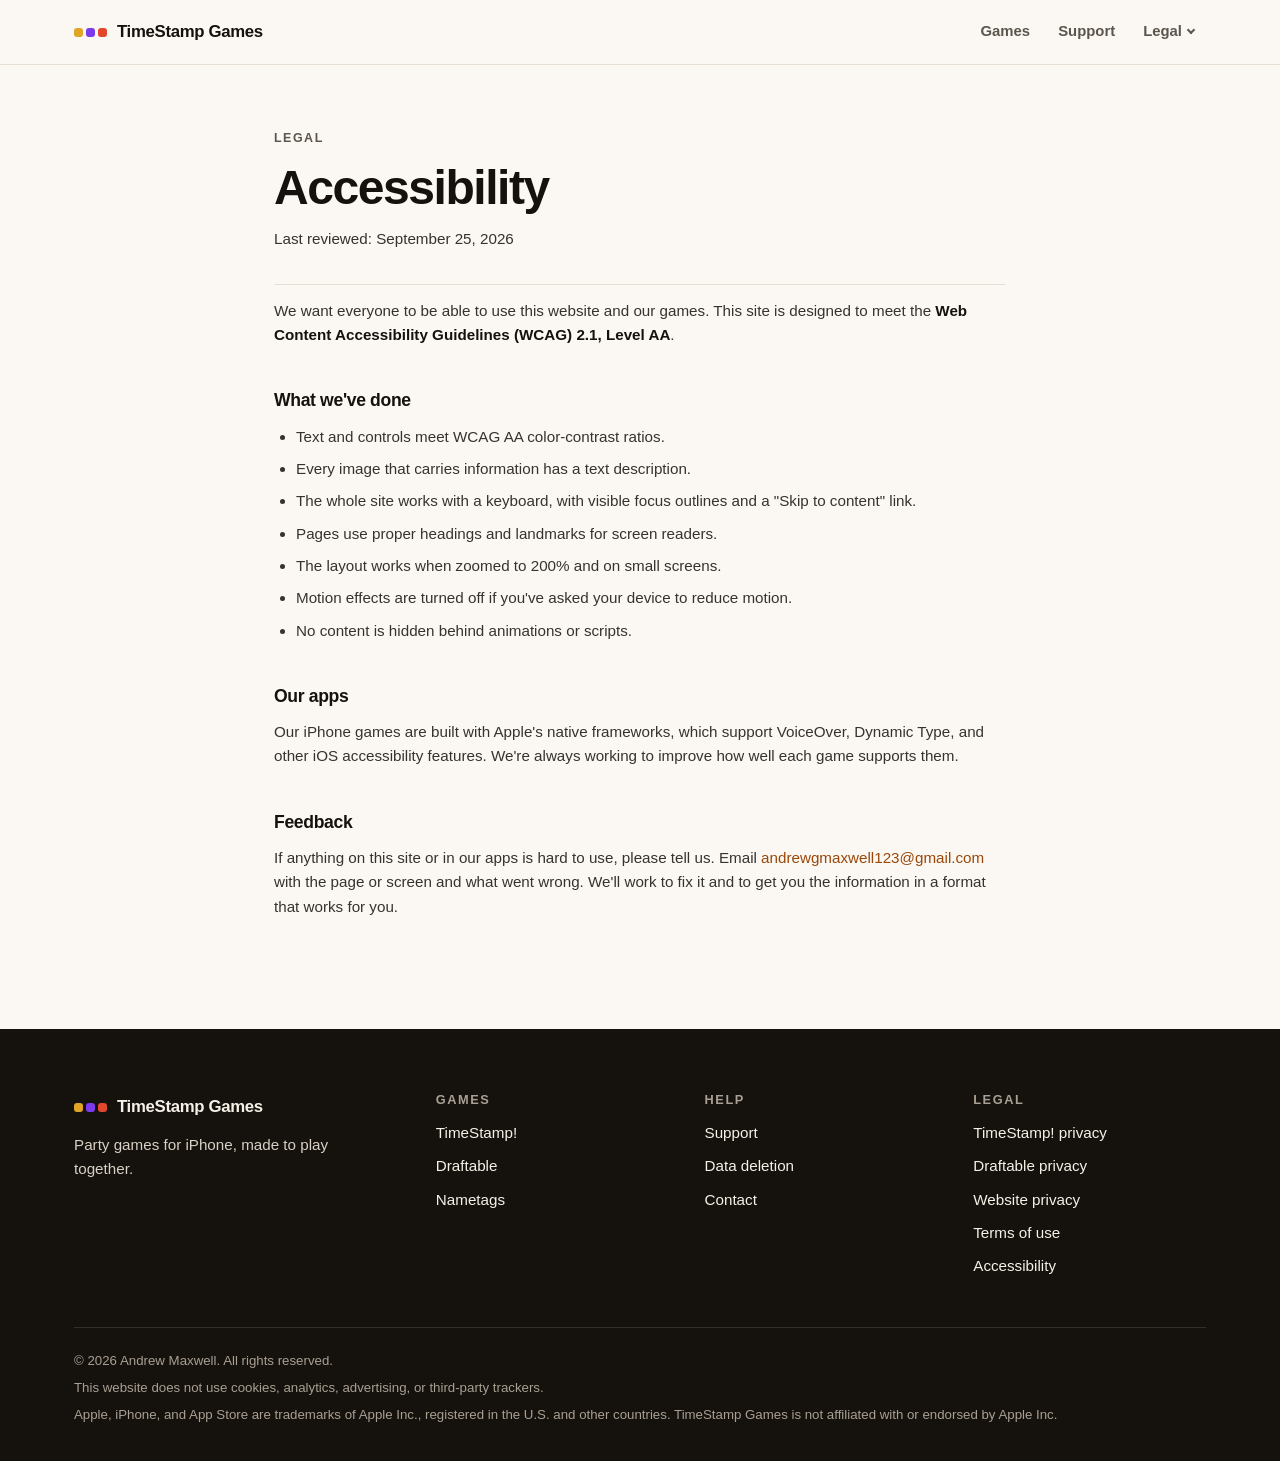
==== accessibility.html @ 47c3632c "Redesign studio site; add Nametags; fix App Store links; accurate TimeStamp privacy disclosures; web" ====
<!DOCTYPE html>
<html lang="en">
<head>
  <meta charset="UTF-8">
  <meta name="viewport" content="width=device-width, initial-scale=1.0">
  <title>Accessibility — TimeStamp Games</title>
  <style>
    *, *::before, *::after { box-sizing: border-box; margin: 0; padding: 0; }
    :root {
      --bg: #FAFAF7; --bg2: #F4F4F0; --surface: #FFFFFF; --ink: #111110;
      --muted: #717170; --faint: #9E9E9C; --rule: #E4E4DF;
      --ts: #f97316; --ts-light: rgba(249,115,22,0.08); --ts-border: rgba(249,115,22,0.22);
    }
    html { scroll-behavior: smooth; }
    body { background: var(--bg); color: var(--ink); font-family: var(--body); line-height: 1.75; overflow-x: hidden; }
    body::after {
      content: ''; position: fixed; inset: 0; pointer-events: none; z-index: 9999; opacity: 0.022;
      background-image: url("data:image/svg+xml,%3Csvg viewBox='0 0 256 256' xmlns='http://www.w3.org/2000/svg'%3E%3Cfilter id='n'%3E%3CfeTurbulence type='fractalNoise' baseFrequency='0.9' numOctaves='4' stitchTiles='stitch'/%3E%3C/filter%3E%3Crect width='100%25' height='100%25' filter='url(%23n)' opacity='0.5'/%3E%3C/svg%3E");
    }

    nav.legacy-nav {
      position: sticky; top: 0; z-index: 200;
      display: flex; align-items: center; justify-content: space-between;
      padding: 0 48px; height: 62px;
      background: rgba(250,250,247,0.92); backdrop-filter: blur(16px); -webkit-backdrop-filter: blur(16px);
      border-bottom: 1px solid var(--rule);
    }
    .wordmark { font-family: var(--display); font-weight: 800; font-size: 1rem; color: var(--ink); text-decoration: none; letter-spacing: 0.02em; text-transform: uppercase; }
    .nav-links { display: flex; align-items: center; gap: 32px; }
    .nav-links a, .nav-links .dropdown > span { font-size: 0.82rem; font-weight: 500; color: var(--muted); text-decoration: none; cursor: pointer; transition: color 0.2s; }
    .nav-links a:hover, .nav-links .dropdown:hover > span { color: var(--ink); }
    .dropdown { position: relative; }
    .dropdown-menu { display: none; position: absolute; top: calc(100% + 12px); right: 0; background: var(--surface); border: 1px solid var(--rule); border-radius: 12px; overflow: hidden; min-width: 168px; box-shadow: 0 8px 32px rgba(17,17,16,0.08); }
    .dropdown:hover .dropdown-menu { display: block; }
    .dropdown-menu a { display: block; padding: 11px 18px; font-size: 0.82rem; font-weight: 500; color: var(--muted) !important; text-decoration: none; transition: background 0.15s, color 0.15s; }
    .dropdown-menu a:hover { background: var(--bg2); color: var(--ink) !important; }

    .doc-wrap { max-width: 720px; margin: 0 auto; padding: 72px 48px 100px; }

    .doc-game-badge {
      display: inline-flex; align-items: center; gap: 6px;
      font-family: var(--display); font-size: 0.63rem; font-weight: 700;
      letter-spacing: 0.14em; text-transform: uppercase;
      padding: 5px 13px; border-radius: 100px; margin-bottom: 20px;
      background: var(--ts-light); color: var(--ts); border: 1px solid var(--ts-border);
    }

    .doc-wrap h1 { font-family: var(--display); font-size: clamp(2rem, 4vw, 2.8rem); font-weight: 800; letter-spacing: -0.035em; line-height: 1.05; margin-bottom: 14px; }
    .doc-meta { font-size: 0.85rem; color: var(--faint); margin-bottom: 52px; padding-bottom: 32px; border-bottom: 1px solid var(--rule); line-height: 1.6; }
    .doc-meta a { color: var(--muted); text-decoration: underline; text-underline-offset: 2px; }

    .doc-wrap h2 { font-family: var(--display); font-size: 1.1rem; font-weight: 800; letter-spacing: -0.02em; color: var(--ink); margin: 44px 0 14px; }
    .doc-wrap h3 { font-size: 0.95rem; font-weight: 700; color: var(--ink); margin: 28px 0 10px; }
    .doc-wrap p { font-size: 0.95rem; color: var(--muted); margin-bottom: 14px; }
    .doc-wrap ul { padding-left: 22px; margin-bottom: 14px; }
    .doc-wrap ul li { font-size: 0.95rem; color: var(--muted); margin-bottom: 8px; }
    .doc-wrap a { color: var(--ts); text-decoration: none; }
    .doc-wrap a:hover { text-decoration: underline; }
    .doc-wrap strong { color: var(--ink); font-weight: 600; }

    .highlight-box {
      background: var(--ts-light); border: 1px solid var(--ts-border);
      border-radius: 14px; padding: 18px 20px; margin: 28px 0;
    }
    .highlight-box p { margin: 0; color: var(--ink); font-weight: 600; font-size: 0.92rem; }

    footer.legacy-footer { border-top: 1px solid var(--rule); padding: 40px 48px; }
    .footer-inner { max-width: 720px; margin: 0 auto; display: flex; align-items: center; justify-content: space-between; flex-wrap: wrap; gap: 16px; }
    .footer-copy { font-size: 0.8rem; color: var(--faint); }
    .footer-links { display: flex; flex-wrap: wrap; gap: 20px; }
    .footer-links a { font-size: 0.8rem; color: var(--faint); text-decoration: none; transition: color 0.2s; }
    .footer-links a:hover { color: var(--ink); }

    @media (max-width: 700px) {
      nav.legacy-nav { padding: 0 20px; } .nav-links { gap: 20px; }
      .doc-wrap { padding: 48px 20px 60px; }
      footer.legacy-footer { padding: 28px 20px; }
      .footer-inner { flex-direction: column; align-items: flex-start; }
    }
  </style>
  <link rel="icon" href="data:image/svg+xml,%3Csvg xmlns='http://www.w3.org/2000/svg' viewBox='0 0 64 64'%3E%3Crect width='64' height='64' rx='14' fill='%2315120E'/%3E%3Crect x='10' y='26' width='12' height='12' rx='3' fill='%23E0A526'/%3E%3Crect x='26' y='26' width='12' height='12' rx='3' fill='%237C3AED'/%3E%3Crect x='42' y='26' width='12' height='12' rx='3' fill='%23E2462C'/%3E%3C/svg%3E">
  <link rel="stylesheet" href="assets/site.css">
</head>
<body>
  <a class="skip-link" href="#main">Skip to content</a>

  <header class="site-header">
    <div class="wrap">
      <a class="brand" href="index.html" aria-label="TimeStamp Games home">
        <span class="brand-mark" aria-hidden="true"><span></span><span></span><span></span></span>
        <span class="brand-name">TimeStamp Games</span>
      </a>
      <nav class="site-nav" aria-label="Main">
        <a href="index.html#games" class="hide-sm">Games</a>
        <a href="support.html">Support</a>
        <details>
          <summary>Legal</summary>
          <div class="menu">
            <a href="privacy-timestamp.html">TimeStamp! privacy</a>
            <a href="privacy-draftable.html">Draftable privacy</a>
            <a href="site-privacy.html">Website privacy</a>
            <a href="terms.html">Terms of use</a>
            <a href="data-deletion.html">Data deletion</a>
            <a href="accessibility.html">Accessibility</a>
          </div>
        </details>
      </nav>
    </div>
  </header>

  <main id="main">

<div class="doc-wrap">
  <span class="doc-eyebrow">Legal</span>
  <h1>Accessibility</h1>
  <p class="doc-meta">Last reviewed: September 25, 2026</p>

  <p>We want everyone to be able to use this website and our games. This site is designed to meet the <strong>Web Content Accessibility Guidelines (WCAG) 2.1, Level AA</strong>.</p>

  <h2>What we've done</h2>
  <ul>
    <li>Text and controls meet WCAG AA color-contrast ratios.</li>
    <li>Every image that carries information has a text description.</li>
    <li>The whole site works with a keyboard, with visible focus outlines and a "Skip to content" link.</li>
    <li>Pages use proper headings and landmarks for screen readers.</li>
    <li>The layout works when zoomed to 200% and on small screens.</li>
    <li>Motion effects are turned off if you've asked your device to reduce motion.</li>
    <li>No content is hidden behind animations or scripts.</li>
  </ul>

  <h2>Our apps</h2>
  <p>Our iPhone games are built with Apple's native frameworks, which support VoiceOver, Dynamic Type, and other iOS accessibility features. We're always working to improve how well each game supports them.</p>

  <h2>Feedback</h2>
  <p>If anything on this site or in our apps is hard to use, please tell us. Email <a href="mailto:andrewgmaxwell123@gmail.com">andrewgmaxwell123@gmail.com</a> with the page or screen and what went wrong. We'll work to fix it and to get you the information in a format that works for you.</p>
</div>

  </main>

  <footer class="site-footer">
    <div class="wrap">
      <div class="footer-grid">
        <div class="footer-about">
          <a class="brand" href="index.html"><span class="brand-mark" aria-hidden="true"><span></span><span></span><span></span></span>TimeStamp Games</a>
          <p>Party games for iPhone, made to play together.</p>
        </div>
        <div>
          <h2>Games</h2>
          <ul>
            <li><a href="index.html#timestamp">TimeStamp!</a></li>
            <li><a href="index.html#draftable">Draftable</a></li>
            <li><a href="index.html#nametags">Nametags</a></li>
          </ul>
        </div>
        <div>
          <h2>Help</h2>
          <ul>
            <li><a href="support.html">Support</a></li>
            <li><a href="data-deletion.html">Data deletion</a></li>
            <li><a href="mailto:andrewgmaxwell123@gmail.com">Contact</a></li>
          </ul>
        </div>
        <div>
          <h2>Legal</h2>
          <ul>
            <li><a href="privacy-timestamp.html">TimeStamp! privacy</a></li>
            <li><a href="privacy-draftable.html">Draftable privacy</a></li>
            <li><a href="site-privacy.html">Website privacy</a></li>
            <li><a href="terms.html">Terms of use</a></li>
            <li><a href="accessibility.html">Accessibility</a></li>
          </ul>
        </div>
      </div>
      <div class="footer-legal">
        <p>© 2026 Andrew Maxwell. All rights reserved.</p>
        <p>This website does not use cookies, analytics, advertising, or third-party trackers.</p>
        <p>Apple, iPhone, and App Store are trademarks of Apple Inc., registered in the U.S. and other countries. TimeStamp Games is not affiliated with or endorsed by Apple Inc.</p>
      </div>
    </div>
  </footer>


</body>
</html>
---- assets/site.css ----
/* TimeStamp Games: shared design system.
   No web fonts, no third-party requests: system fonts only, so visitors' browsers
   never contact anyone but this site. */

:root {
  --bg: #FBF8F3;
  --bg2: #F3EEE6;
  --surface: #FFFFFF;
  --ink: #15120E;
  --muted: #5B554D;
  --faint: #6A635A;
  --rule: #E7DFD3;

  /* Game accents (text-safe on light backgrounds) */
  --ts: #9A4708;
  --dr: #6D28D9;
  --nt: #C2361F;

  /* Legacy tokens used by the policy pages */
  --dr-light: rgba(109, 40, 217, 0.07); --dr-border: rgba(109, 40, 217, 0.22);
  --ts-light: rgba(180, 83, 9, 0.07);   --ts-border: rgba(180, 83, 9, 0.22);

  --display: ui-sans-serif, -apple-system, BlinkMacSystemFont, "SF Pro Display", "Segoe UI", Roboto, "Helvetica Neue", Arial, sans-serif;
  --body: ui-sans-serif, -apple-system, BlinkMacSystemFont, "SF Pro Text", "Segoe UI", Roboto, "Helvetica Neue", Arial, sans-serif;

  --radius: 22px;
  --wrap: 1180px;
}

*, *::before, *::after { box-sizing: border-box; }
html { -webkit-text-size-adjust: 100%; scroll-behavior: smooth; }
body {
  margin: 0;
  background: var(--bg);
  color: var(--ink);
  font-family: var(--body);
  font-size: 17px;
  line-height: 1.6;
  -webkit-font-smoothing: antialiased;
  overflow-x: hidden;
}
body::after { content: none !important; } /* old pages layered a noise texture here */
img { max-width: 100%; height: auto; display: block; }
a { color: inherit; }
h1, h2, h3, h4 { font-family: var(--display); letter-spacing: -0.02em; line-height: 1.1; }

/* ---------- Accessibility ---------- */
.skip-link {
  position: absolute; left: 16px; top: -60px; z-index: 1000;
  background: var(--ink); color: #fff; padding: 10px 16px; border-radius: 10px;
  font-weight: 700; text-decoration: none;
}
.skip-link:focus { top: 12px; }
:focus-visible { outline: 3px solid #2563EB; outline-offset: 3px; border-radius: 6px; }
.sr-only {
  position: absolute !important; width: 1px; height: 1px; padding: 0; margin: -1px;
  overflow: hidden; clip: rect(0 0 0 0); white-space: nowrap; border: 0;
}
@media (prefers-reduced-motion: reduce) {
  html { scroll-behavior: auto; }
  *, *::before, *::after { transition: none !important; animation: none !important; }
}

.wrap { max-width: var(--wrap); margin: 0 auto; padding: 0 24px; }

/* ---------- Header ---------- */
.site-header {
  position: sticky; top: 0; z-index: 100;
  background: rgba(251, 248, 243, 0.9);
  -webkit-backdrop-filter: saturate(160%) blur(14px); backdrop-filter: saturate(160%) blur(14px);
  border-bottom: 1px solid var(--rule);
}
.site-header .wrap { display: flex; align-items: center; justify-content: space-between; height: 64px; gap: 16px; }
.brand { display: inline-flex; align-items: center; gap: 10px; text-decoration: none; font-family: var(--display); font-weight: 800; font-size: 1.05rem; letter-spacing: -0.02em; color: var(--ink); }
.brand-mark { display: inline-flex; gap: 3px; }
.brand-mark span { width: 9px; height: 9px; border-radius: 3px; }
.brand-mark span:nth-child(1) { background: #E0A526; }
.brand-mark span:nth-child(2) { background: #7C3AED; }
.brand-mark span:nth-child(3) { background: #E2462C; }
.site-nav { display: flex; align-items: center; gap: 4px; }
.site-nav > a, .site-nav summary {
  font-size: 0.93rem; font-weight: 600; color: var(--muted); text-decoration: none;
  padding: 8px 12px; border-radius: 10px; cursor: pointer; list-style: none;
}
.site-nav summary::-webkit-details-marker { display: none; }
.site-nav > a:hover, .site-nav summary:hover, .site-nav details[open] summary { color: var(--ink); background: var(--bg2); }
.site-nav a[aria-current="page"] { color: var(--ink); }
.site-nav details { position: relative; }
.site-nav summary::after { content: ""; display: inline-block; margin-left: 6px; width: 6px; height: 6px; border-right: 2px solid currentColor; border-bottom: 2px solid currentColor; transform: translateY(-3px) rotate(45deg); }
.site-nav .menu {
  position: absolute; right: 0; top: calc(100% + 8px); min-width: 210px;
  background: var(--surface); border: 1px solid var(--rule); border-radius: 14px;
  box-shadow: 0 12px 32px rgba(21, 18, 14, 0.12); padding: 6px;
}
.site-nav .menu a { display: block; padding: 10px 12px; border-radius: 9px; text-decoration: none; font-size: 0.93rem; font-weight: 600; color: var(--ink); }
.site-nav .menu a:hover { background: var(--bg2); }
.brand, .site-nav > a, .site-nav summary { white-space: nowrap; }
@media (max-width: 640px) {
  .site-nav > a.hide-sm { display: none; }
  .site-nav > a, .site-nav summary { padding: 8px 9px; }
  .brand { font-size: 0.98rem; }
}

/* ---------- Buttons ---------- */
.btn {
  display: inline-flex; align-items: center; justify-content: center; gap: 10px;
  min-height: 48px; padding: 0 22px; border-radius: 999px;
  font-weight: 700; font-size: 0.98rem; text-decoration: none; border: 2px solid transparent;
  transition: transform 0.15s ease, background 0.15s ease;
}
.btn:hover { transform: translateY(-1px); }
.btn-dark { background: var(--ink); color: #fff; }
.btn-ghost { border-color: var(--ink); color: var(--ink); }
.store-btn {
  display: inline-flex; flex-direction: column; justify-content: center;
  min-height: 54px; padding: 6px 22px; border-radius: 14px;
  background: #000; color: #fff; text-decoration: none; line-height: 1.1;
  border: 1px solid rgba(255, 255, 255, 0.35);
  transition: transform 0.15s ease;
}
.store-btn:hover { transform: translateY(-1px); }
.store-btn small { font-size: 0.72rem; font-weight: 600; opacity: 0.85; }
.store-btn strong { font-family: var(--display); font-size: 1.2rem; font-weight: 700; letter-spacing: -0.01em; }

/* ---------- Footer ---------- */
.site-footer { background: var(--ink); color: #D8D0C4; margin-top: 0; padding: 64px 0 36px; }
.site-footer a { color: #F6F1E7; text-decoration: none; }
.site-footer a:hover { text-decoration: underline; }
.footer-grid { display: grid; grid-template-columns: 1.4fr 1fr 1fr 1fr; gap: 36px; }
.footer-grid h2 { font-size: 0.8rem; text-transform: uppercase; letter-spacing: 0.12em; color: #A99F92; margin: 0 0 14px; font-family: var(--body); }
.footer-grid ul { list-style: none; margin: 0; padding: 0; display: grid; gap: 9px; font-size: 0.95rem; }
.footer-about p { margin: 12px 0 0; font-size: 0.95rem; max-width: 34ch; }
.footer-about .brand { color: #F6F1E7; }
.footer-legal { border-top: 1px solid rgba(255, 255, 255, 0.12); margin-top: 48px; padding-top: 22px; font-size: 0.83rem; color: #A99F92; display: grid; gap: 6px; }
.footer-legal p { margin: 0; }
@media (max-width: 860px) { .footer-grid { grid-template-columns: 1fr 1fr; } .footer-about { grid-column: 1 / -1; } }

/* ---------- Policy / document pages ---------- */
.doc-wrap { max-width: 780px !important; margin: 0 auto !important; padding: 64px 24px 96px !important; }
.doc-wrap h1 { font-size: clamp(2.1rem, 5vw, 3rem) !important; font-weight: 800 !important; letter-spacing: -0.03em !important; }
.doc-wrap h2 { font-weight: 800 !important; }
.doc-wrap p, .doc-wrap li, .doc-wrap td { color: #37322C !important; }
.doc-meta { color: var(--muted) !important; }
.doc-eyebrow { display: block; font-size: 0.78rem; font-weight: 700; letter-spacing: 0.12em; text-transform: uppercase; color: var(--muted); margin-bottom: 14px; }
.auto-badge { color: #15803D !important; }
.doc-wrap .contact-cta p { color: #E4DCCF !important; }
.contact-section p, .contact-note { color: rgba(255, 255, 255, 0.74) !important; }
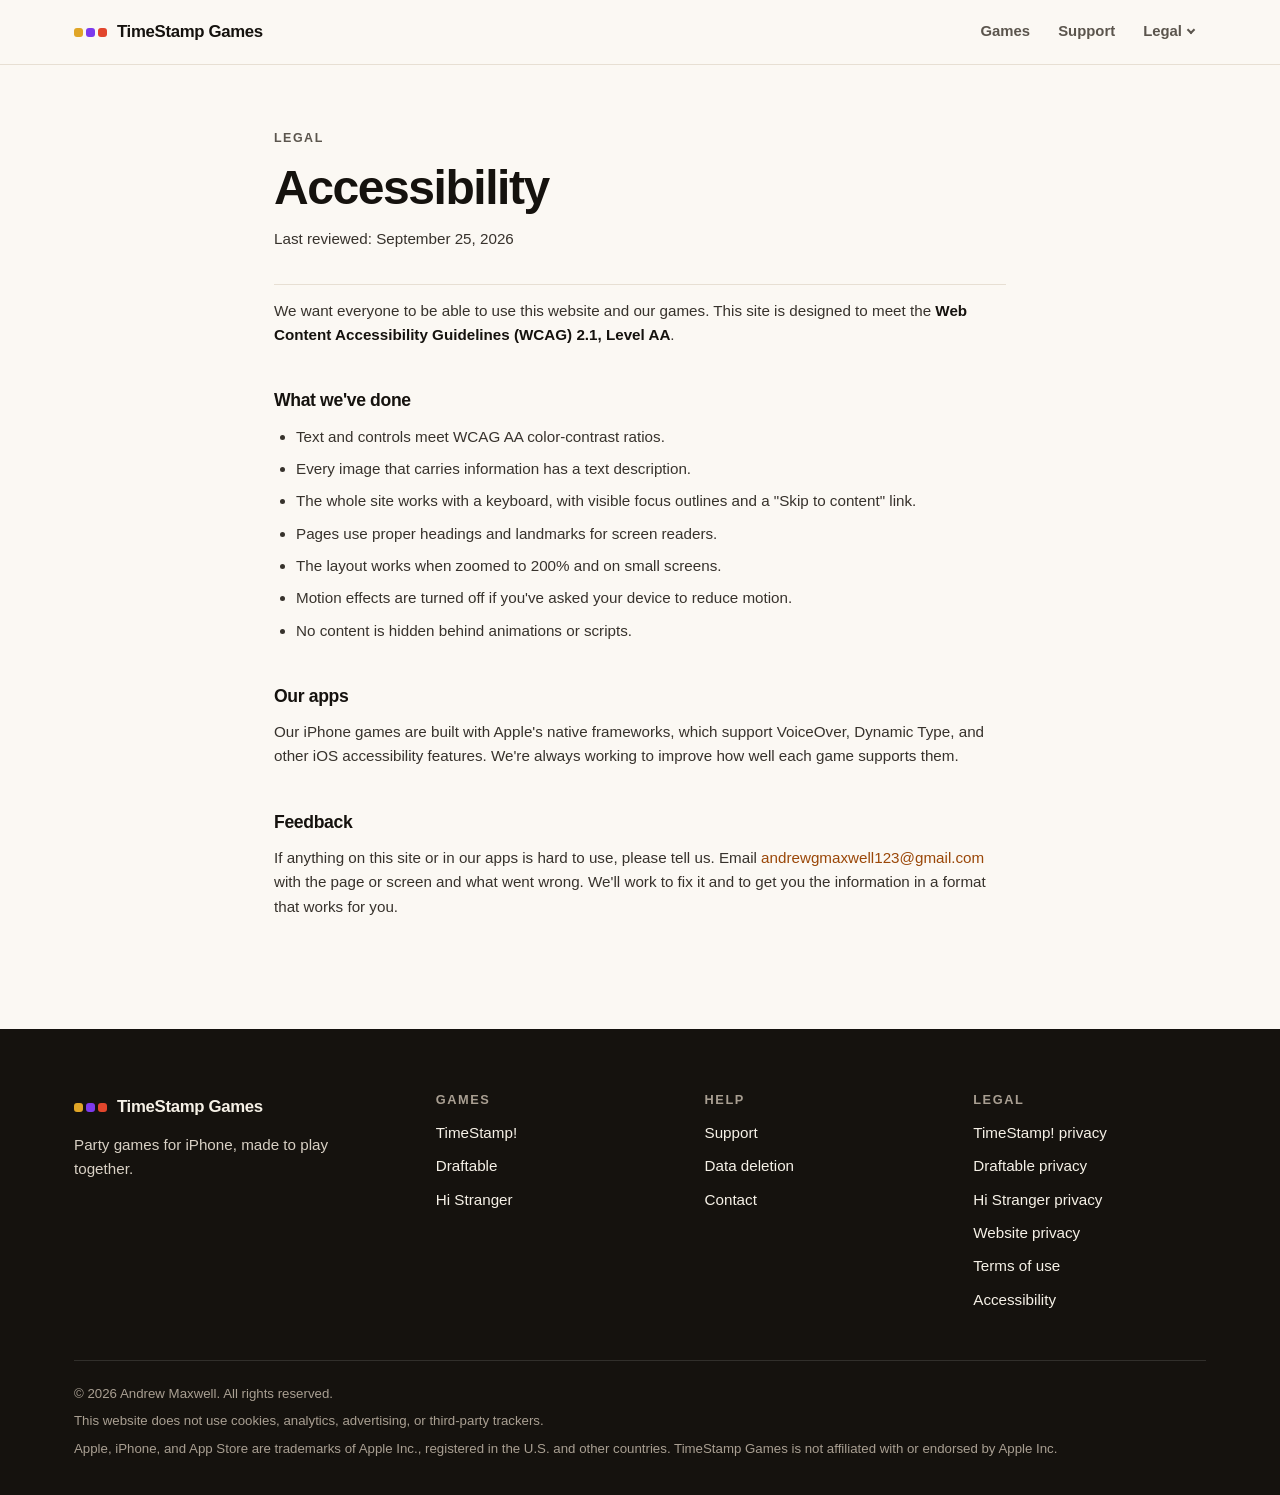
==== commit 78328e26: "Rename Nametags to Hi Stranger; 18+/legal drinking age; 36h retention and next-morning Debrief; Time" ====
--- a/accessibility.html
+++ b/accessibility.html
@@ -98,6 +98,7 @@
           <div class="menu">
             <a href="privacy-timestamp.html">TimeStamp! privacy</a>
             <a href="privacy-draftable.html">Draftable privacy</a>
+            <a href="privacy-hi-stranger.html">Hi Stranger privacy</a>
             <a href="site-privacy.html">Website privacy</a>
             <a href="terms.html">Terms of use</a>
             <a href="data-deletion.html">Data deletion</a>
@@ -149,7 +150,7 @@
           <ul>
             <li><a href="index.html#timestamp">TimeStamp!</a></li>
             <li><a href="index.html#draftable">Draftable</a></li>
-            <li><a href="index.html#nametags">Nametags</a></li>
+            <li><a href="index.html#hi-stranger">Hi Stranger</a></li>
           </ul>
         </div>
         <div>
@@ -165,6 +166,7 @@
           <ul>
             <li><a href="privacy-timestamp.html">TimeStamp! privacy</a></li>
             <li><a href="privacy-draftable.html">Draftable privacy</a></li>
+            <li><a href="privacy-hi-stranger.html">Hi Stranger privacy</a></li>
             <li><a href="site-privacy.html">Website privacy</a></li>
             <li><a href="terms.html">Terms of use</a></li>
             <li><a href="accessibility.html">Accessibility</a></li>
--- a/assets/site.css
+++ b/assets/site.css
@@ -145,3 +145,8 @@
 .auto-badge { color: #15803D !important; }
 .doc-wrap .contact-cta p { color: #E4DCCF !important; }
 .contact-section p, .contact-note { color: rgba(255, 255, 255, 0.74) !important; }
+.data-table-wrap { overflow-x: auto; }
+.data-table { width: 100%; border-collapse: collapse; margin: 20px 0; font-size: 0.9rem; border: 1px solid var(--rule); border-radius: 12px; overflow: hidden; }
+.data-table th { text-align: left; padding: 11px 16px; background: var(--bg2); font-weight: 700; font-size: 0.74rem; letter-spacing: 0.07em; text-transform: uppercase; color: var(--faint); border-bottom: 1px solid var(--rule); }
+.data-table td { padding: 13px 16px; border-bottom: 1px solid var(--rule); vertical-align: top; }
+.badge-nt { background: #FBE3DD !important; color: #8E2513 !important; border-color: rgba(194, 54, 31, 0.25) !important; }
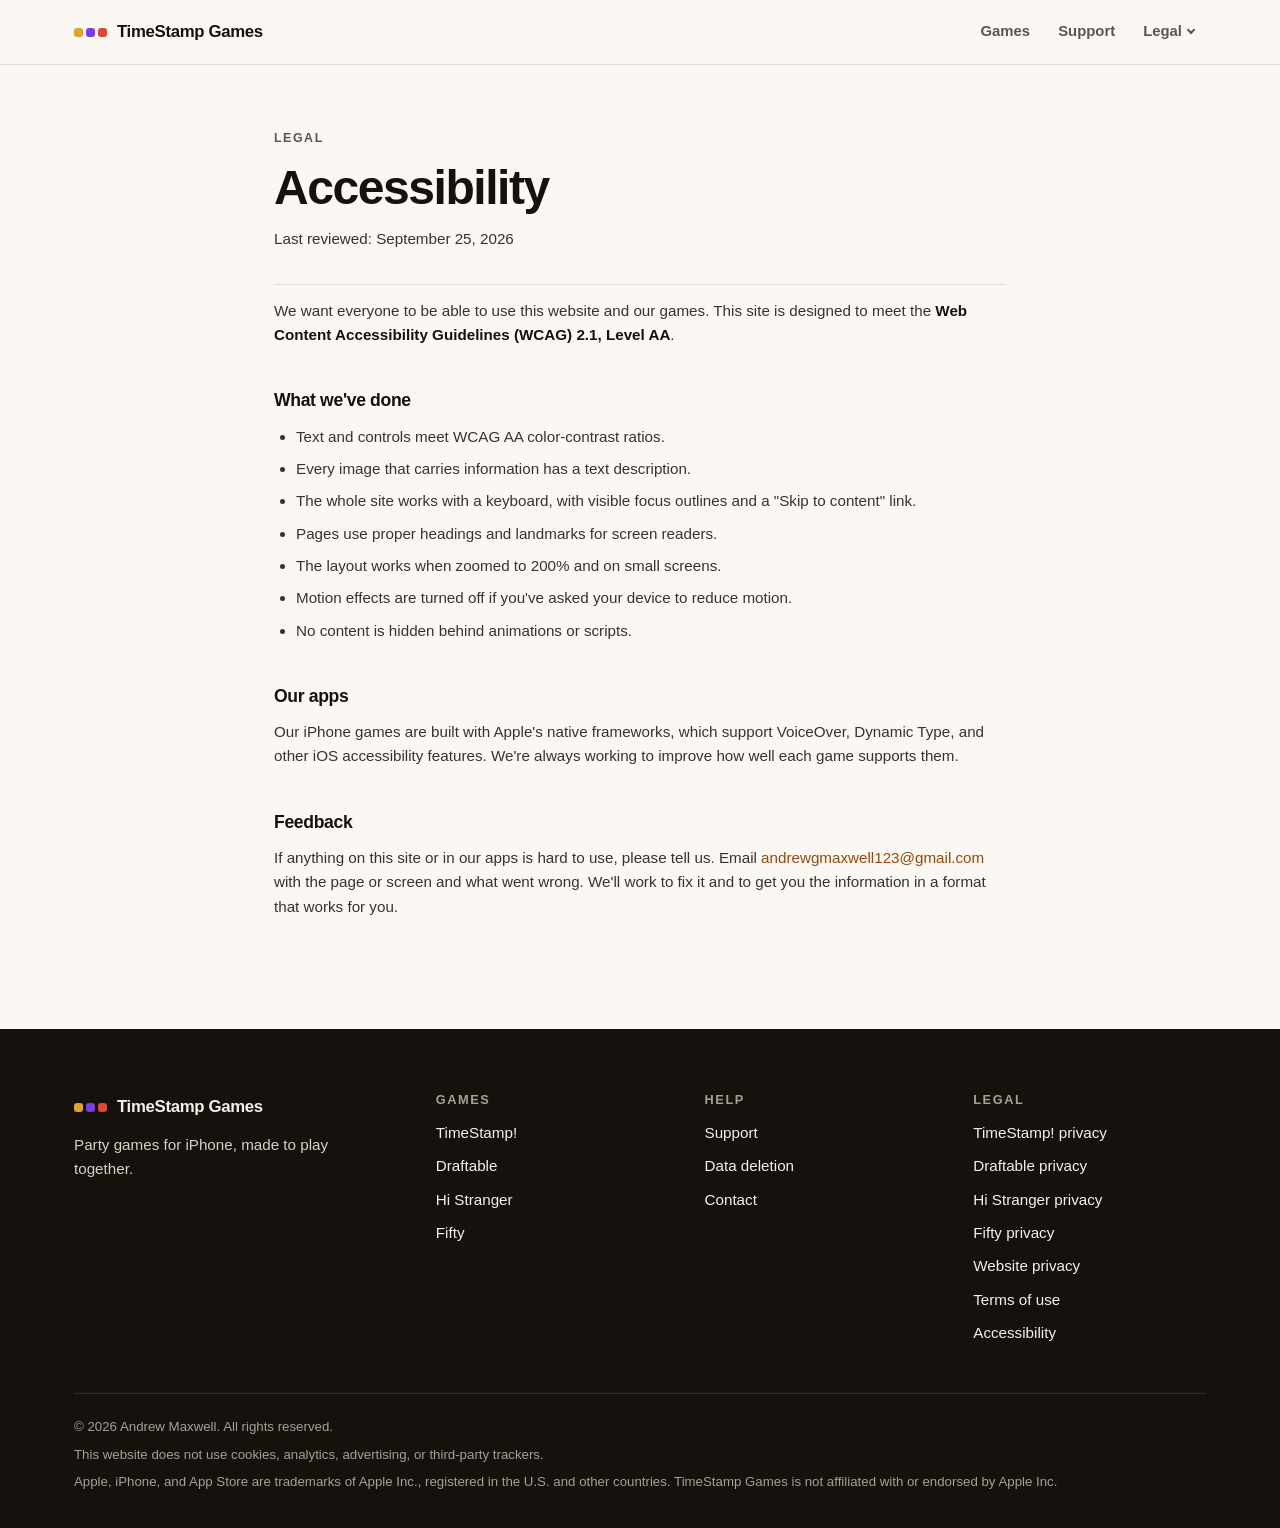
==== commit 5dc893aa: "Add Fifty: homepage section with play-money notice, privacy policy, terms 5d + Fifty Pro, support ta" ====
--- a/accessibility.html
+++ b/accessibility.html
@@ -99,6 +99,7 @@
             <a href="privacy-timestamp.html">TimeStamp! privacy</a>
             <a href="privacy-draftable.html">Draftable privacy</a>
             <a href="privacy-hi-stranger.html">Hi Stranger privacy</a>
+            <a href="privacy-fifty.html">Fifty privacy</a>
             <a href="site-privacy.html">Website privacy</a>
             <a href="terms.html">Terms of use</a>
             <a href="data-deletion.html">Data deletion</a>
@@ -151,6 +152,7 @@
             <li><a href="index.html#timestamp">TimeStamp!</a></li>
             <li><a href="index.html#draftable">Draftable</a></li>
             <li><a href="index.html#hi-stranger">Hi Stranger</a></li>
+            <li><a href="index.html#fifty">Fifty</a></li>
           </ul>
         </div>
         <div>
@@ -167,6 +169,7 @@
             <li><a href="privacy-timestamp.html">TimeStamp! privacy</a></li>
             <li><a href="privacy-draftable.html">Draftable privacy</a></li>
             <li><a href="privacy-hi-stranger.html">Hi Stranger privacy</a></li>
+            <li><a href="privacy-fifty.html">Fifty privacy</a></li>
             <li><a href="site-privacy.html">Website privacy</a></li>
             <li><a href="terms.html">Terms of use</a></li>
             <li><a href="accessibility.html">Accessibility</a></li>
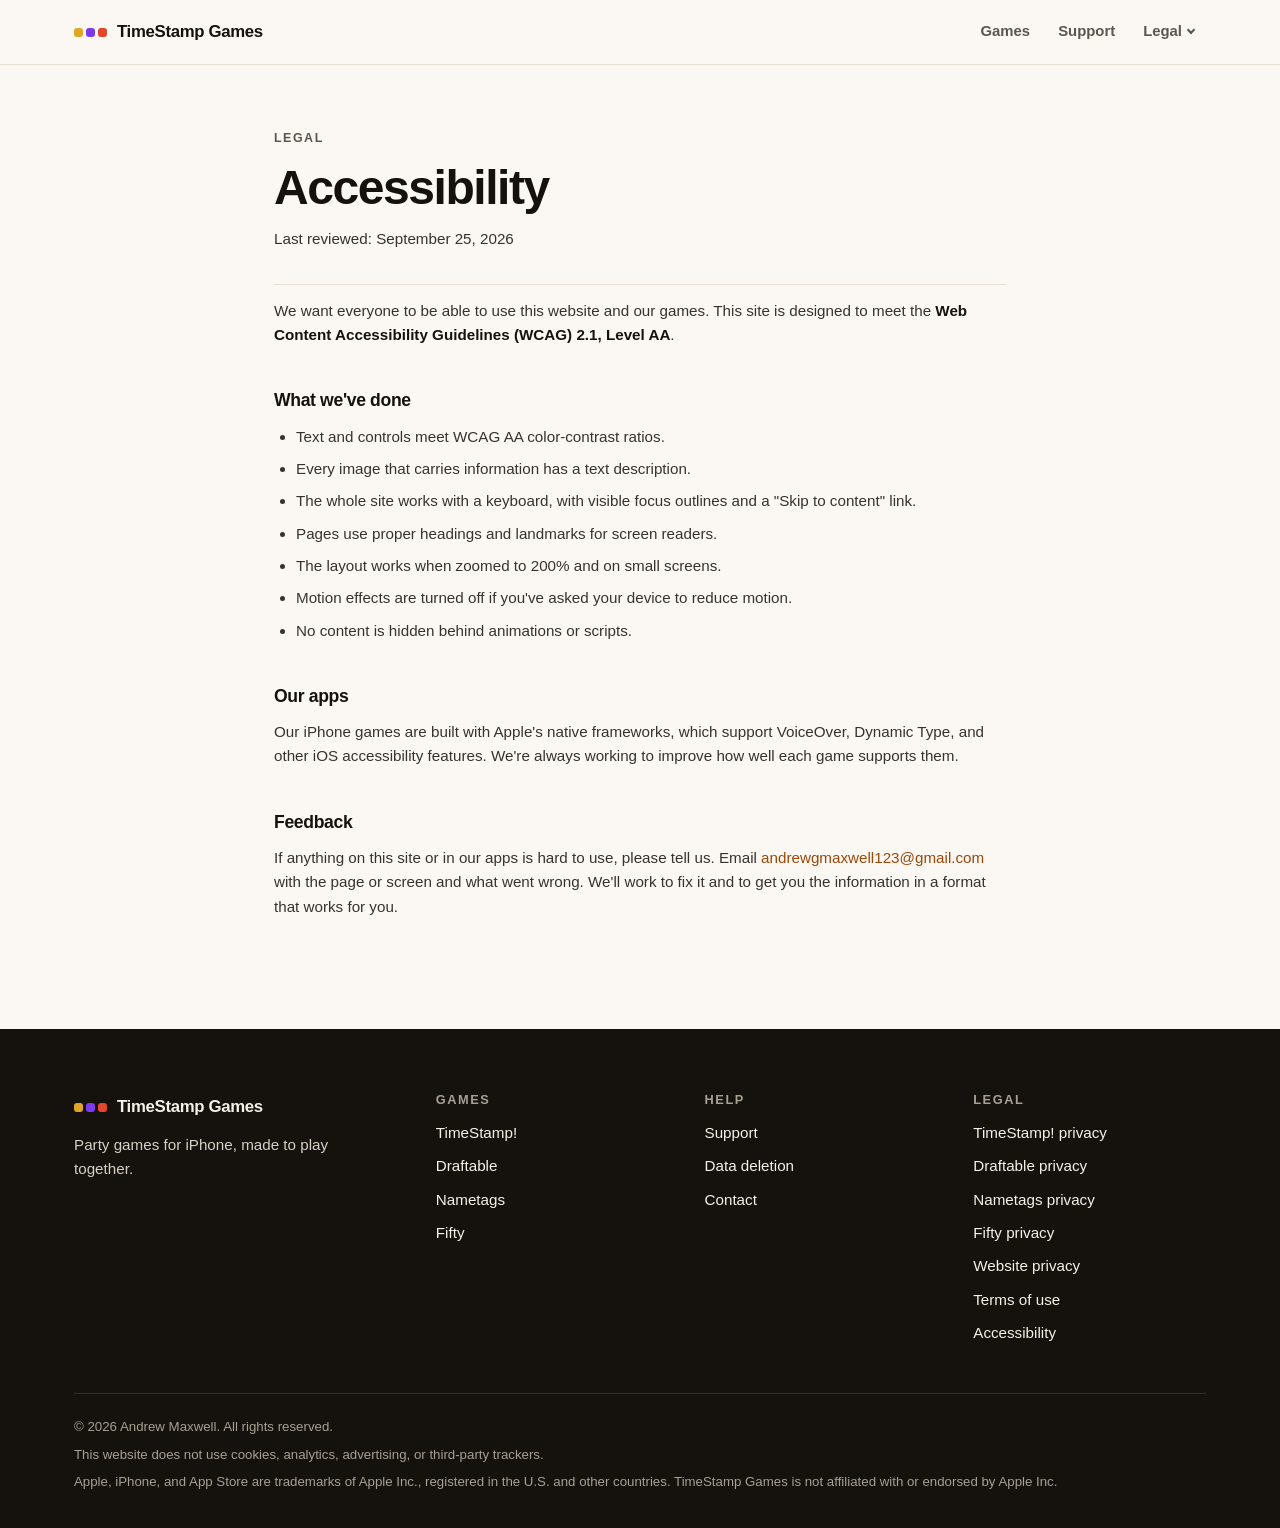
==== commit b73571cb: "Rename Hi Stranger to Nametags: support tab, privacy page, terms 5c, homepage section Co-Authored-By" ====
--- a/accessibility.html
+++ b/accessibility.html
@@ -98,7 +98,7 @@
           <div class="menu">
             <a href="privacy-timestamp.html">TimeStamp! privacy</a>
             <a href="privacy-draftable.html">Draftable privacy</a>
-            <a href="privacy-hi-stranger.html">Hi Stranger privacy</a>
+            <a href="privacy-nametags.html">Nametags privacy</a>
             <a href="privacy-fifty.html">Fifty privacy</a>
             <a href="site-privacy.html">Website privacy</a>
             <a href="terms.html">Terms of use</a>
@@ -151,7 +151,7 @@
           <ul>
             <li><a href="index.html#timestamp">TimeStamp!</a></li>
             <li><a href="index.html#draftable">Draftable</a></li>
-            <li><a href="index.html#hi-stranger">Hi Stranger</a></li>
+            <li><a href="index.html#nametags">Nametags</a></li>
             <li><a href="index.html#fifty">Fifty</a></li>
           </ul>
         </div>
@@ -168,7 +168,7 @@
           <ul>
             <li><a href="privacy-timestamp.html">TimeStamp! privacy</a></li>
             <li><a href="privacy-draftable.html">Draftable privacy</a></li>
-            <li><a href="privacy-hi-stranger.html">Hi Stranger privacy</a></li>
+            <li><a href="privacy-nametags.html">Nametags privacy</a></li>
             <li><a href="privacy-fifty.html">Fifty privacy</a></li>
             <li><a href="site-privacy.html">Website privacy</a></li>
             <li><a href="terms.html">Terms of use</a></li>
